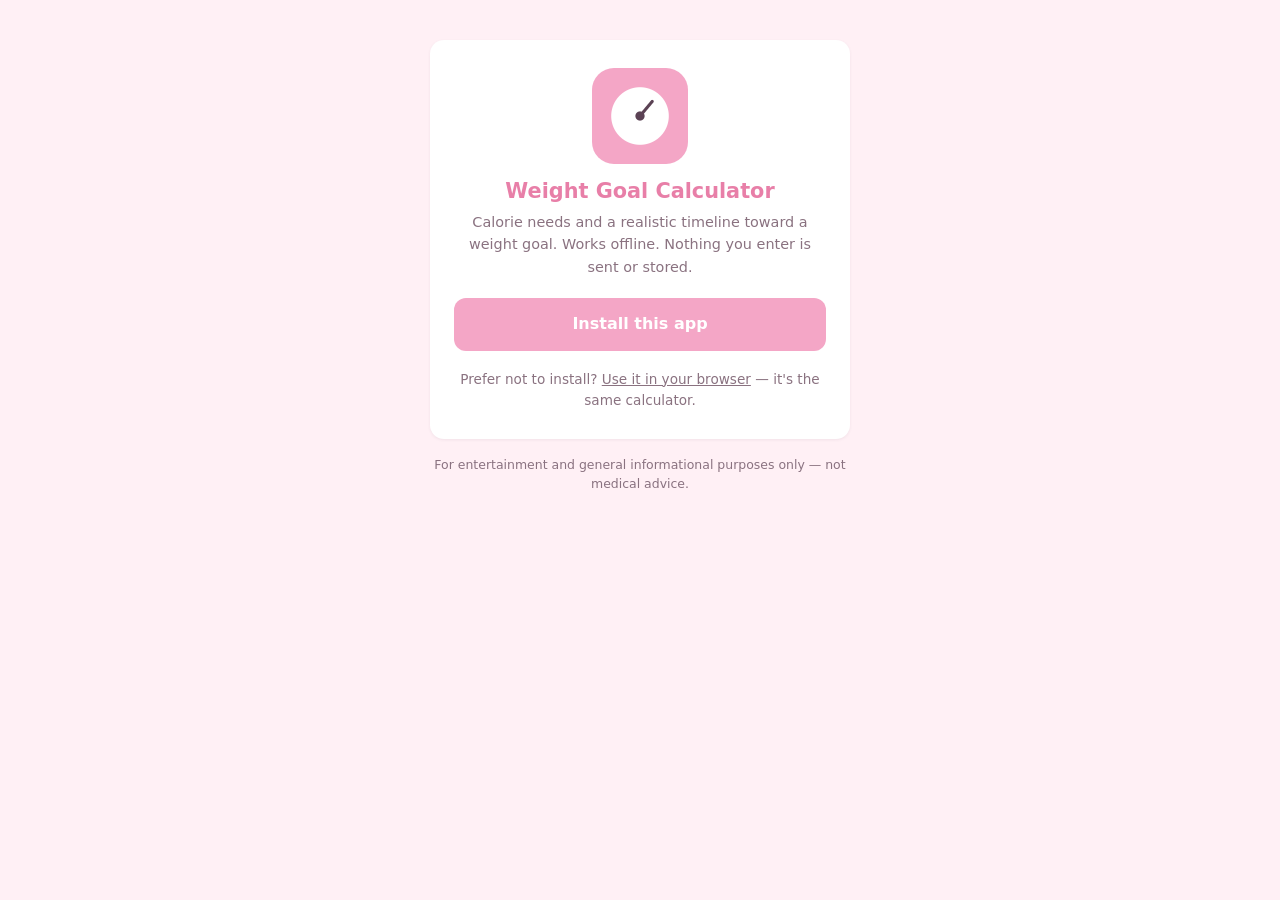
==== web/install.html @ a028731d "Add a dedicated install page; move the install card to the top web/install.html is a standalone page" ====
<!DOCTYPE html>
<html lang="en">
<head>
<meta charset="utf-8">
<meta name="viewport" content="width=device-width, initial-scale=1">
<title>Install — Weight Goal Calculator</title>
<meta name="description" content="Install the Weight Goal Calculator as an app: its own icon and window, works offline, nothing you enter is sent or stored.">
<meta name="theme-color" media="(prefers-color-scheme: light)" content="#fff0f5">
<meta name="theme-color" media="(prefers-color-scheme: dark)" content="#241b21">
<link rel="manifest" href="manifest.json">
<link rel="icon" type="image/png" sizes="192x192" href="icons/icon-192.png">
<link rel="apple-touch-icon" href="icons/apple-touch-icon.png">
<style>
  :root {
    --bg: #fff0f5;
    --card: #ffffff;
    --primary: #f4a6c6;
    --primary-dark: #e87fa8;
    --text: #5b4254;
    --muted: #8a7280;
    --focus: #c2185b;
  }
  @media (prefers-color-scheme: dark) {
    :root {
      --bg: #241b21;
      --card: #322730;
      --primary: #e87fa8;
      --primary-dark: #f4a6c6;
      --text: #f5e6ee;
      --muted: #bfa8b6;
      --focus: #ffa8c8;
    }
  }
  * { box-sizing: border-box; }
  body {
    margin: 0; padding: 40px 16px 56px;
    background: var(--bg); color: var(--text);
    font: 16px/1.55 Verdana, Geneva, "DejaVu Sans", sans-serif;
    display: flex; justify-content: center;
  }
  main { max-width: 420px; width: 100%; text-align: center; }
  .card {
    background: var(--card); border-radius: 14px;
    padding: 28px 24px;
    box-shadow: 0 1px 3px rgba(91,66,84,.08);
  }
  img.appicon {
    width: 96px; height: 96px; border-radius: 22px;
    display: block; margin: 0 auto 14px;
  }
  h1 { font-size: 1.3rem; line-height: 1.3; color: var(--primary-dark); margin: 0 0 6px; }
  p.tagline { margin: 0 0 20px; color: var(--muted); font-size: .9rem; }
  button.install {
    width: 100%; font: inherit; font-weight: 700; font-size: 1rem;
    background: var(--primary); color: #fff;
    border: 0; border-radius: 12px; padding: 14px;
    cursor: pointer;
  }
  button.install:hover { background: var(--primary-dark); }
  button.install:focus-visible { outline: 3px solid var(--focus); outline-offset: 2px; }
  #install-how { margin: 14px 0 0; font-size: .88rem; text-align: left; }
  p.alt { margin: 18px 0 0; font-size: .85rem; color: var(--muted); }
  p.alt a { color: inherit; }
  footer { margin-top: 16px; font-size: .78rem; color: var(--muted); }
</style>
</head>
<body>
<main>
  <div class="card">
    <img class="appicon" src="icons/icon-192.png" alt="" width="96" height="96">
    <h1>Weight Goal Calculator</h1>
    <p class="tagline">
      Calorie needs and a realistic timeline toward a weight goal.
      Works offline. Nothing you enter is sent or stored.
    </p>
    <button type="button" class="install" id="install-btn">Install this app</button>
    <p id="install-how" hidden></p>
    <p class="alt">
      Prefer not to install? <a href="index.html">Use it in your browser</a> —
      it's the same calculator.
    </p>
  </div>
  <footer>
    For entertainment and general informational purposes only —
    not medical advice.
  </footer>
</main>

<script src="install.js"></script>
<script>
// Registering here too lets someone who lands on this page first
// install without a detour: the manifest plus this scope-wide worker
// is what makes the browser consider the app installable.
if ("serviceWorker" in navigator &&
    (location.protocol === "https:" ||
     location.hostname === "localhost" ||
     location.hostname === "127.0.0.1")) {
  navigator.serviceWorker.register("sw.js").catch(function () {
    /* Best-effort enhancement; nothing to do if it is refused. */
  });
}
InstallUX.setup({
  card: null,  // this page's whole purpose is the button; never hide it
  button: document.getElementById("install-btn"),
  how: document.getElementById("install-how")
});
</script>
</body>
</html>
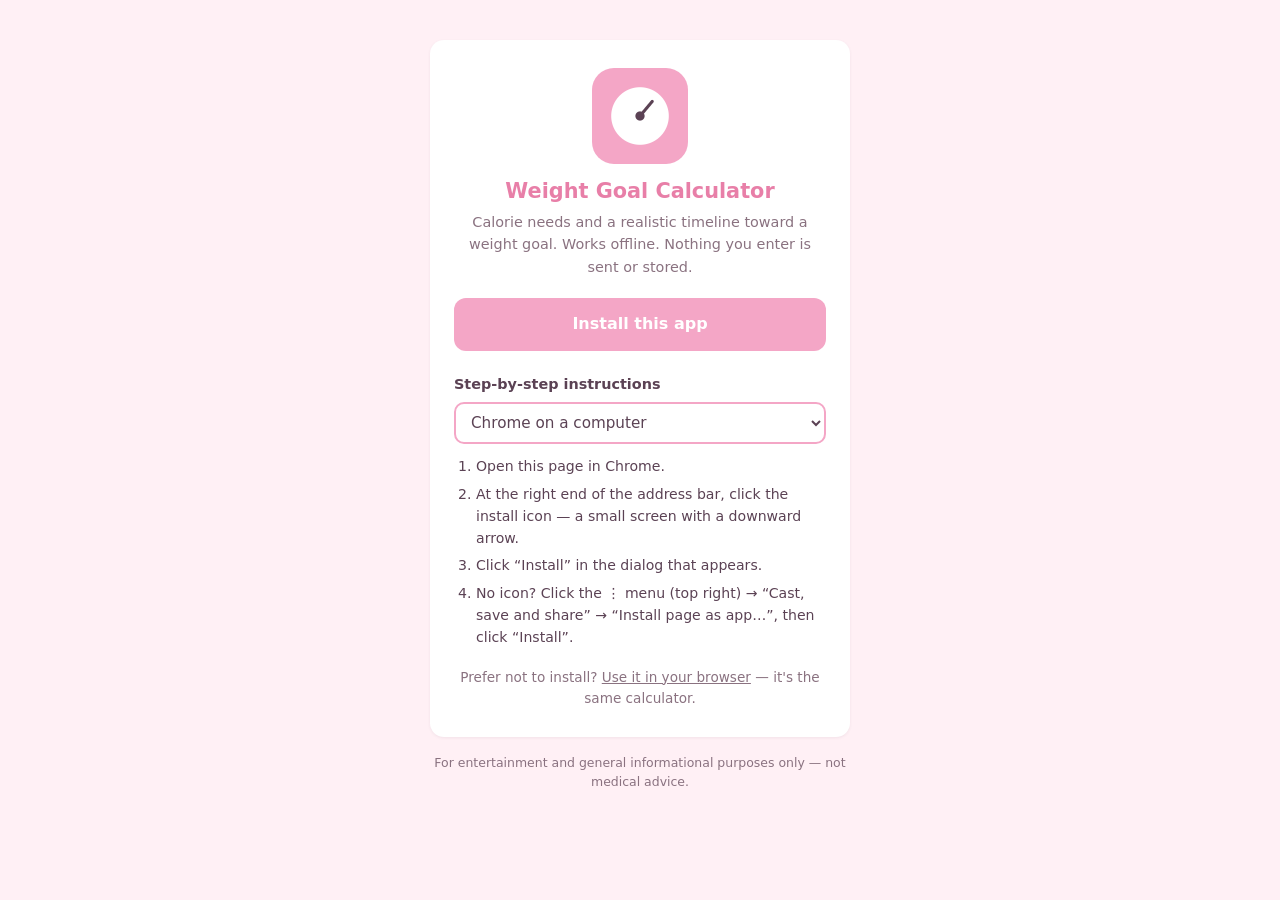
==== commit c5f0720b: "Add word-for-word install steps behind a platform dropdown install.html now carries a "Step-by-step " ====
--- a/web/install.html
+++ b/web/install.html
@@ -59,6 +59,19 @@
   button.install:hover { background: var(--primary-dark); }
   button.install:focus-visible { outline: 3px solid var(--focus); outline-offset: 2px; }
   #install-how { margin: 14px 0 0; font-size: .88rem; text-align: left; }
+  .steps { margin: 22px 0 0; text-align: left; }
+  .steps label {
+    display: block; font-weight: 700; font-size: .9rem; margin-bottom: 7px;
+  }
+  .steps select {
+    font: inherit; font-size: .95rem; width: 100%;
+    padding: 9px 11px; border: 2px solid var(--primary);
+    border-radius: 10px; background: var(--card); color: var(--text);
+  }
+  .steps select:focus-visible { outline: 3px solid var(--focus); outline-offset: 2px; }
+  #platform-steps { margin: 12px 0 0; padding-left: 22px; font-size: .88rem; }
+  #platform-steps li { margin-bottom: 6px; }
+  #platform-steps li:last-child { margin-bottom: 0; }
   p.alt { margin: 18px 0 0; font-size: .85rem; color: var(--muted); }
   p.alt a { color: inherit; }
   footer { margin-top: 16px; font-size: .78rem; color: var(--muted); }
@@ -75,6 +88,11 @@
     </p>
     <button type="button" class="install" id="install-btn">Install this app</button>
     <p id="install-how" hidden></p>
+    <div class="steps">
+      <label for="platform">Step-by-step instructions</label>
+      <select id="platform"></select>
+      <ol id="platform-steps"></ol>
+    </div>
     <p class="alt">
       Prefer not to install? <a href="index.html">Use it in your browser</a> —
       it's the same calculator.
@@ -104,6 +122,89 @@
   button: document.getElementById("install-btn"),
   how: document.getElementById("install-how")
 });
+
+// Word-for-word install steps per platform, behind a dropdown. The
+// quoted labels are the exact strings each browser shows; if a browser
+// update renames a menu item, fix it here.
+(function () {
+  "use strict";
+
+  var PLATFORMS = [
+    ["chrome", "Chrome on a computer", [
+      "Open this page in Chrome.",
+      "At the right end of the address bar, click the install icon — a small screen with a downward arrow.",
+      "Click “Install” in the dialog that appears.",
+      "No icon? Click the ⋮ menu (top right) → “Cast, save and share” → “Install page as app…”, then click “Install”."
+    ]],
+    ["edge", "Microsoft Edge on a computer", [
+      "Open this page in Microsoft Edge.",
+      "Click the ⋯ menu in the top-right corner.",
+      "Point to “Apps”, then click “Install this site as an app”.",
+      "Click “Install” in the dialog that appears."
+    ]],
+    ["android", "Android phone or tablet (Chrome)", [
+      "Open this page in Chrome.",
+      "Tap the ⋮ menu in the top-right corner.",
+      "Tap “Add to Home screen” (on some versions it says “Install app”).",
+      "Tap “Install”."
+    ]],
+    ["ios", "iPhone or iPad (Safari)", [
+      "Open this page in Safari.",
+      "Tap the Share button — the square with an arrow pointing up. On iPhone it is at the bottom of the screen; on iPad, at the top right.",
+      "Scroll down the share sheet and tap “Add to Home Screen”.",
+      "Tap “Add” in the top-right corner."
+    ]],
+    ["safari-mac", "Safari on a Mac", [
+      "Open this page in Safari.",
+      "In the menu bar at the top of the screen, click “File”, then “Add to Dock…”.",
+      "Click “Add”."
+    ]],
+    ["firefox", "Firefox on a computer", [
+      "Firefox on a computer cannot install web apps. Open this page in Chrome or Edge to install it — or keep using it right here in Firefox; the browser version is the same calculator."
+    ]]
+  ];
+
+  var select = document.getElementById("platform");
+  var list = document.getElementById("platform-steps");
+
+  PLATFORMS.forEach(function (p) {
+    var opt = document.createElement("option");
+    opt.value = p[0];
+    opt.textContent = p[1];
+    select.appendChild(opt);
+  });
+
+  function render() {
+    list.textContent = "";
+    for (var i = 0; i < PLATFORMS.length; i++) {
+      if (PLATFORMS[i][0] !== select.value) continue;
+      PLATFORMS[i][2].forEach(function (step) {
+        var li = document.createElement("li");
+        li.textContent = step;
+        list.appendChild(li);
+      });
+    }
+  }
+
+  // Preselect the visitor's own platform; the dropdown covers the rest.
+  function detect() {
+    var ua = navigator.userAgent;
+    if (/iPad|iPhone|iPod/.test(ua) ||
+        (navigator.platform === "MacIntel" && navigator.maxTouchPoints > 1)) {
+      return "ios";
+    }
+    if (/Android/.test(ua)) return "android";
+    if (/Firefox\//.test(ua)) return "firefox";
+    if (/Edg\//.test(ua)) return "edge";
+    // Desktop Safari: WebKit without the Chrome token.
+    if (/Safari\//.test(ua) && !/Chrome\//.test(ua)) return "safari-mac";
+    return "chrome";
+  }
+
+  select.value = detect();
+  select.addEventListener("change", render);
+  render();
+})();
 </script>
 </body>
 </html>
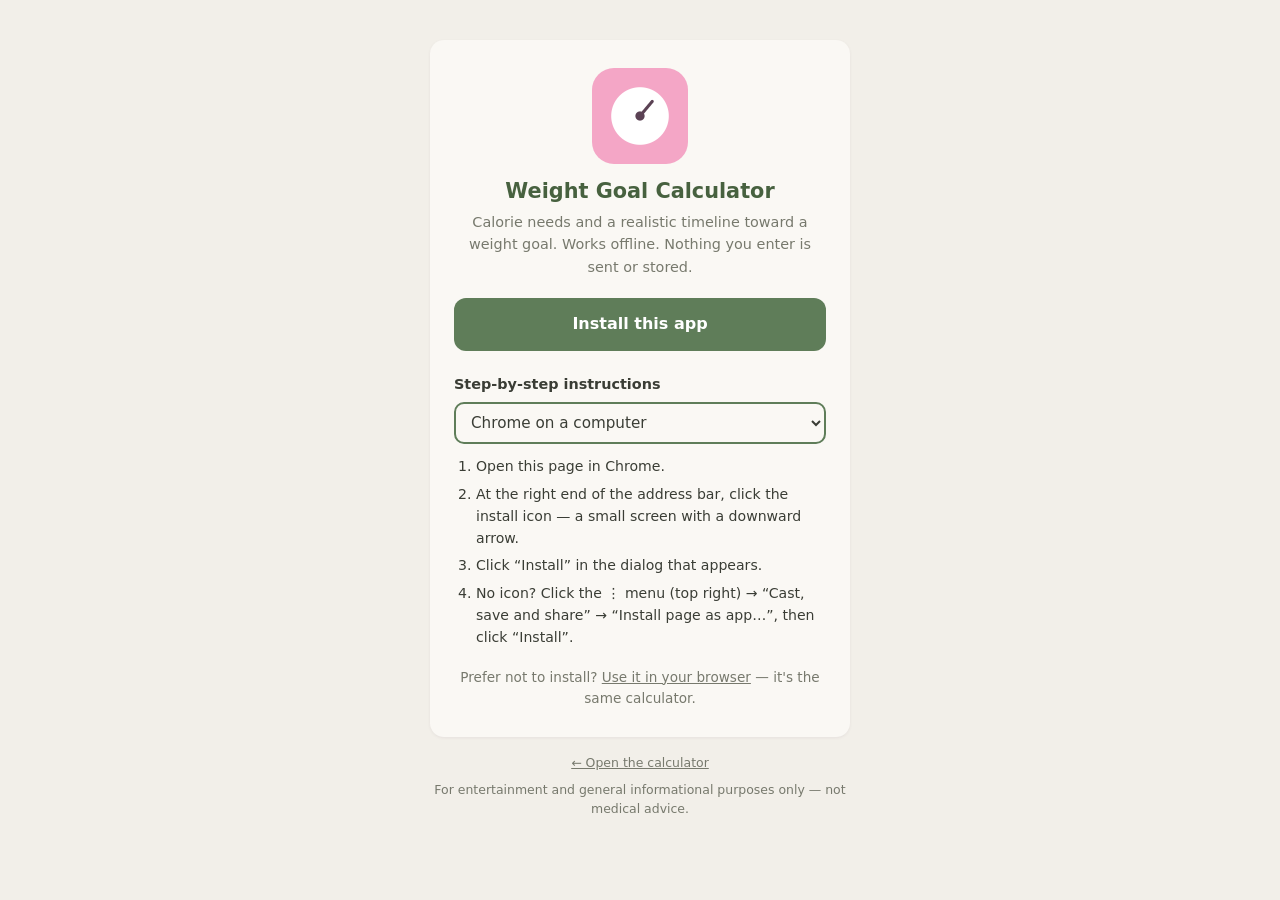
==== commit d7830867: "Redesign the page: three themes, footer navigation, warning at bottom Three selectable themes, chose" ====
--- a/web/install.html
+++ b/web/install.html
@@ -5,31 +5,63 @@
 <meta name="viewport" content="width=device-width, initial-scale=1">
 <title>Install — Weight Goal Calculator</title>
 <meta name="description" content="Install the Weight Goal Calculator as an app: its own icon and window, works offline, nothing you enter is sent or stored.">
-<meta name="theme-color" media="(prefers-color-scheme: light)" content="#fff0f5">
+<meta name="theme-color" media="(prefers-color-scheme: light)" content="#f2efe9">
 <meta name="theme-color" media="(prefers-color-scheme: dark)" content="#241b21">
 <link rel="manifest" href="manifest.json">
 <link rel="icon" type="image/png" sizes="192x192" href="icons/icon-192.png">
 <link rel="apple-touch-icon" href="icons/apple-touch-icon.png">
+<script>
+// Apply the theme chosen on the calculator page before first paint,
+// so navigating between the two pages doesn't flash palettes.
+(function () {
+  try {
+    var t = localStorage.getItem("wgc-theme");
+    if (t) document.documentElement.setAttribute("data-theme", t);
+  } catch (e) { /* storage may be blocked; the default palette is fine */ }
+})();
+</script>
 <style>
+  /* "Pink", the default: deep plum with pink accents. */
   :root {
-    --bg: #fff0f5;
-    --card: #ffffff;
-    --primary: #f4a6c6;
-    --primary-dark: #e87fa8;
-    --text: #5b4254;
-    --muted: #8a7280;
-    --focus: #c2185b;
-  }
-  @media (prefers-color-scheme: dark) {
-    :root {
-      --bg: #241b21;
-      --card: #322730;
-      --primary: #e87fa8;
-      --primary-dark: #f4a6c6;
-      --text: #f5e6ee;
-      --muted: #bfa8b6;
-      --focus: #ffa8c8;
+    --bg: #241b21;
+    --card: #322730;
+    --primary: #e87fa8;
+    --primary-dark: #f4a6c6;
+    --text: #f5e6ee;
+    --muted: #bfa8b6;
+    --focus: #ffa8c8;
+  }
+  /* Same three palettes as index.html: no saved choice follows the
+     system (Light on a light-preferring one), a data-theme attribute
+     written by the calculator's theme picker wins in both directions. */
+  @media (prefers-color-scheme: light) {
+    :root:not([data-theme]) {
+      --bg: #f2efe9;
+      --card: #faf8f4;
+      --primary: #5f7d59;
+      --primary-dark: #47613f;
+      --text: #3a3d35;
+      --muted: #77796d;
+      --focus: #3e5a38;
     }
+  }
+  :root[data-theme="dark"] {
+    --bg: #121212;
+    --card: #1e1e1e;
+    --primary: #3b82f6;
+    --primary-dark: #60a5fa;
+    --text: #e4e4e7;
+    --muted: #a1a1aa;
+    --focus: #93c5fd;
+  }
+  :root[data-theme="light"] {
+    --bg: #f2efe9;
+    --card: #faf8f4;
+    --primary: #5f7d59;
+    --primary-dark: #47613f;
+    --text: #3a3d35;
+    --muted: #77796d;
+    --focus: #3e5a38;
   }
   * { box-sizing: border-box; }
   body {
@@ -75,6 +107,7 @@
   p.alt { margin: 18px 0 0; font-size: .85rem; color: var(--muted); }
   p.alt a { color: inherit; }
   footer { margin-top: 16px; font-size: .78rem; color: var(--muted); }
+  footer a { color: inherit; }
 </style>
 </head>
 <body>
@@ -99,6 +132,9 @@
     </p>
   </div>
   <footer>
+    <nav aria-label="Pages" style="margin-bottom:8px">
+      <a href="index.html">← Open the calculator</a>
+    </nav>
     For entertainment and general informational purposes only —
     not medical advice.
   </footer>
@@ -154,6 +190,13 @@
       "Scroll down the share sheet and tap “Add to Home Screen”.",
       "Tap “Add” in the top-right corner."
     ]],
+    ["ios-chrome", "iPhone or iPad (Chrome)", [
+      "Open this page in Chrome.",
+      "Tap the Share button — the square with an arrow pointing up, at the right end of the address bar.",
+      "Scroll down the share sheet and tap “Add to Home Screen”.",
+      "Tap “Add” in the top-right corner.",
+      "This needs iOS 16.4 or newer. On older versions, open the page in Safari instead — the steps above under “iPhone or iPad (Safari)” apply."
+    ]],
     ["safari-mac", "Safari on a Mac", [
       "Open this page in Safari.",
       "In the menu bar at the top of the screen, click “File”, then “Add to Dock…”.",
@@ -191,7 +234,8 @@
     var ua = navigator.userAgent;
     if (/iPad|iPhone|iPod/.test(ua) ||
         (navigator.platform === "MacIntel" && navigator.maxTouchPoints > 1)) {
-      return "ios";
+      // Chrome on iOS identifies as CriOS, not Chrome.
+      return /CriOS\//.test(ua) ? "ios-chrome" : "ios";
     }
     if (/Android/.test(ua)) return "android";
     if (/Firefox\//.test(ua)) return "firefox";
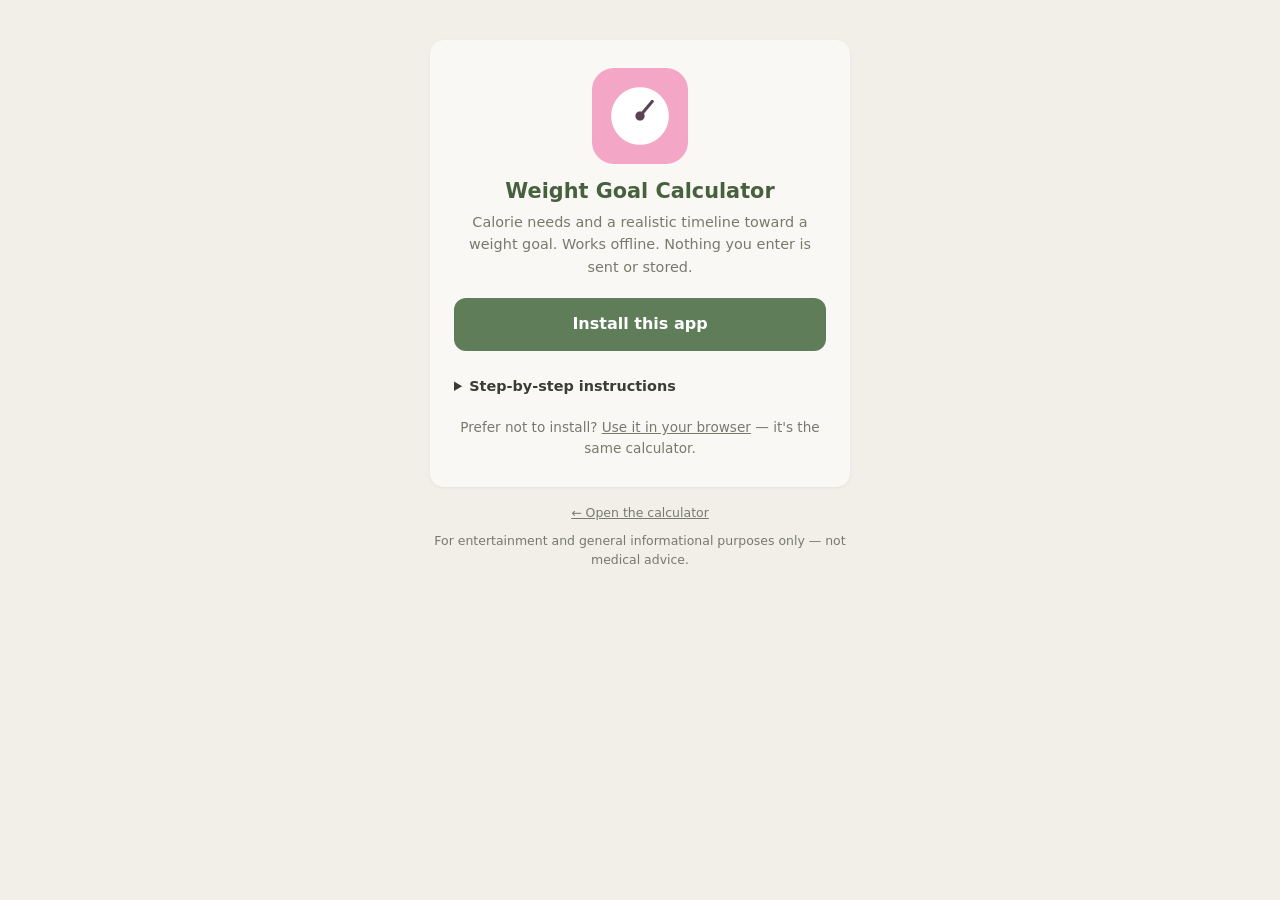
==== commit c222b47f: "Collapse the install steps; show the results card only after Calculate The install page's platform d" ====
--- a/web/install.html
+++ b/web/install.html
@@ -92,8 +92,17 @@
   button.install:focus-visible { outline: 3px solid var(--focus); outline-offset: 2px; }
   #install-how { margin: 14px 0 0; font-size: .88rem; text-align: left; }
   .steps { margin: 22px 0 0; text-align: left; }
+  .steps summary {
+    cursor: pointer; font-weight: 700; font-size: .9rem;
+    padding: 2px 0;
+  }
+  .steps summary:hover { color: var(--primary-dark); }
+  .steps summary:focus-visible {
+    outline: 3px solid var(--focus); outline-offset: 2px;
+  }
   .steps label {
-    display: block; font-weight: 700; font-size: .9rem; margin-bottom: 7px;
+    display: block; font-size: .8rem; color: var(--muted);
+    margin: 12px 0 6px;
   }
   .steps select {
     font: inherit; font-size: .95rem; width: 100%;
@@ -121,11 +130,12 @@
     </p>
     <button type="button" class="install" id="install-btn">Install this app</button>
     <p id="install-how" hidden></p>
-    <div class="steps">
-      <label for="platform">Step-by-step instructions</label>
+    <details class="steps">
+      <summary>Step-by-step instructions</summary>
+      <label for="platform">Your browser</label>
       <select id="platform"></select>
       <ol id="platform-steps"></ol>
-    </div>
+    </details>
     <p class="alt">
       Prefer not to install? <a href="index.html">Use it in your browser</a> —
       it's the same calculator.
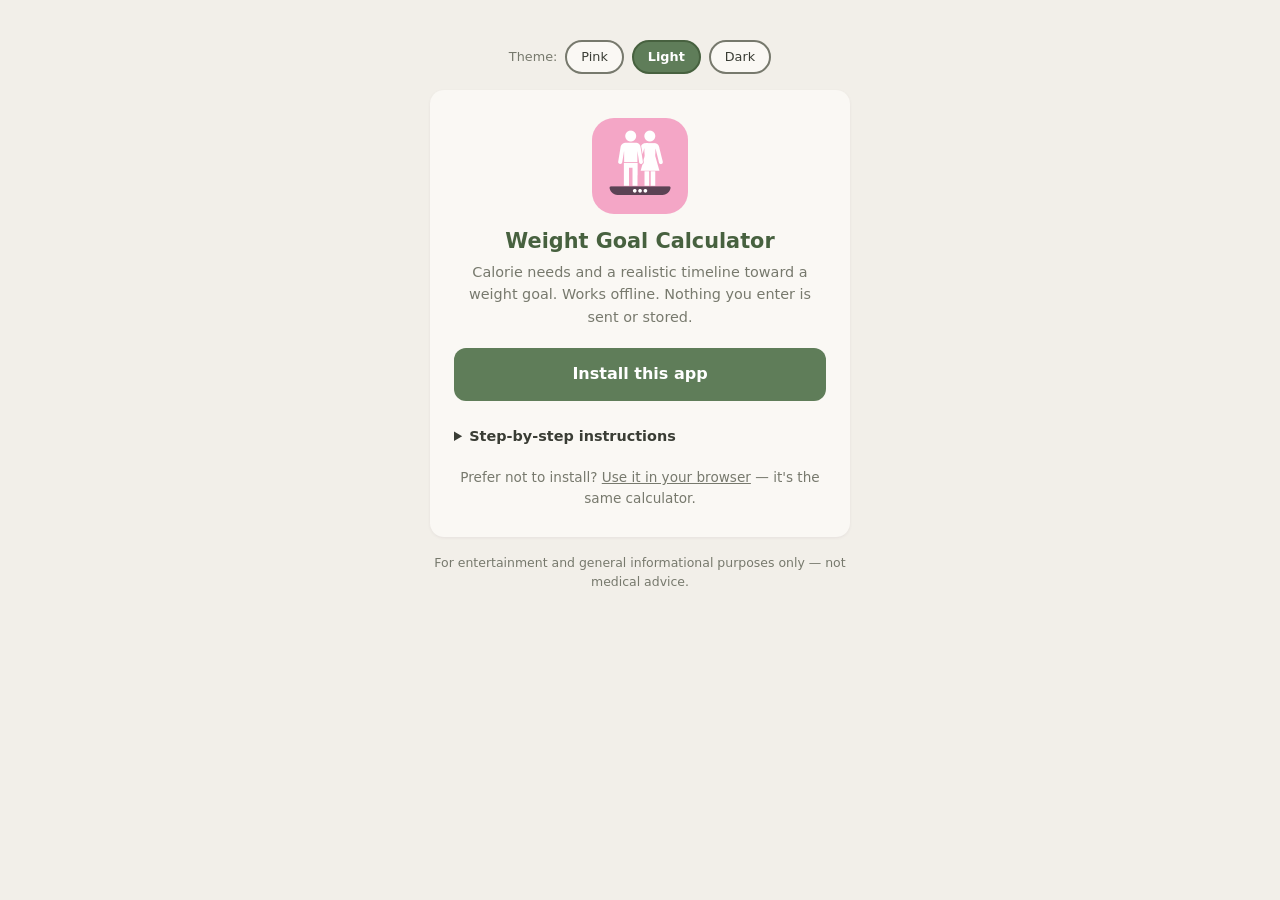
==== commit caf4b866: "Move the theme picker to the top of both pages, centered The Pink / Light / Dark chips move from the" ====
--- a/web/install.html
+++ b/web/install.html
@@ -117,10 +117,34 @@
   p.alt a { color: inherit; }
   footer { margin-top: 16px; font-size: .78rem; color: var(--muted); }
   footer a { color: inherit; }
+  .theme-row {
+    display: flex; gap: 8px; align-items: center; flex-wrap: wrap;
+    justify-content: center; margin: 0 0 16px;
+    font-size: .8rem; color: var(--muted);
+  }
+  .theme-row button {
+    font: inherit; font-size: .8rem; padding: 5px 14px;
+    border: 2px solid var(--muted); border-radius: 999px;
+    background: var(--card); color: var(--text); cursor: pointer;
+  }
+  .theme-row button[aria-pressed="true"] {
+    border-color: var(--primary-dark); background: var(--primary);
+    color: #fff; font-weight: 700;
+  }
+  .theme-row button:focus-visible {
+    outline: 3px solid var(--focus); outline-offset: 2px;
+  }
 </style>
 </head>
 <body>
 <main>
+  <div class="theme-row" role="group" aria-label="Theme">
+    <span>Theme:</span>
+    <button type="button" data-set-theme="pink" aria-pressed="false">Pink</button>
+    <button type="button" data-set-theme="light" aria-pressed="false">Light</button>
+    <button type="button" data-set-theme="dark" aria-pressed="false">Dark</button>
+  </div>
+
   <div class="card">
     <img class="appicon" src="icons/icon-192.png" alt="" width="96" height="96">
     <h1>Weight Goal Calculator</h1>
@@ -142,15 +166,13 @@
     </p>
   </div>
   <footer>
-    <nav aria-label="Pages" style="margin-bottom:8px">
-      <a href="index.html">← Open the calculator</a>
-    </nav>
     For entertainment and general informational purposes only —
     not medical advice.
   </footer>
 </main>
 
 <script src="install.js"></script>
+<script src="theme.js"></script>
 <script>
 // Registering here too lets someone who lands on this page first
 // install without a detour: the manifest plus this scope-wide worker
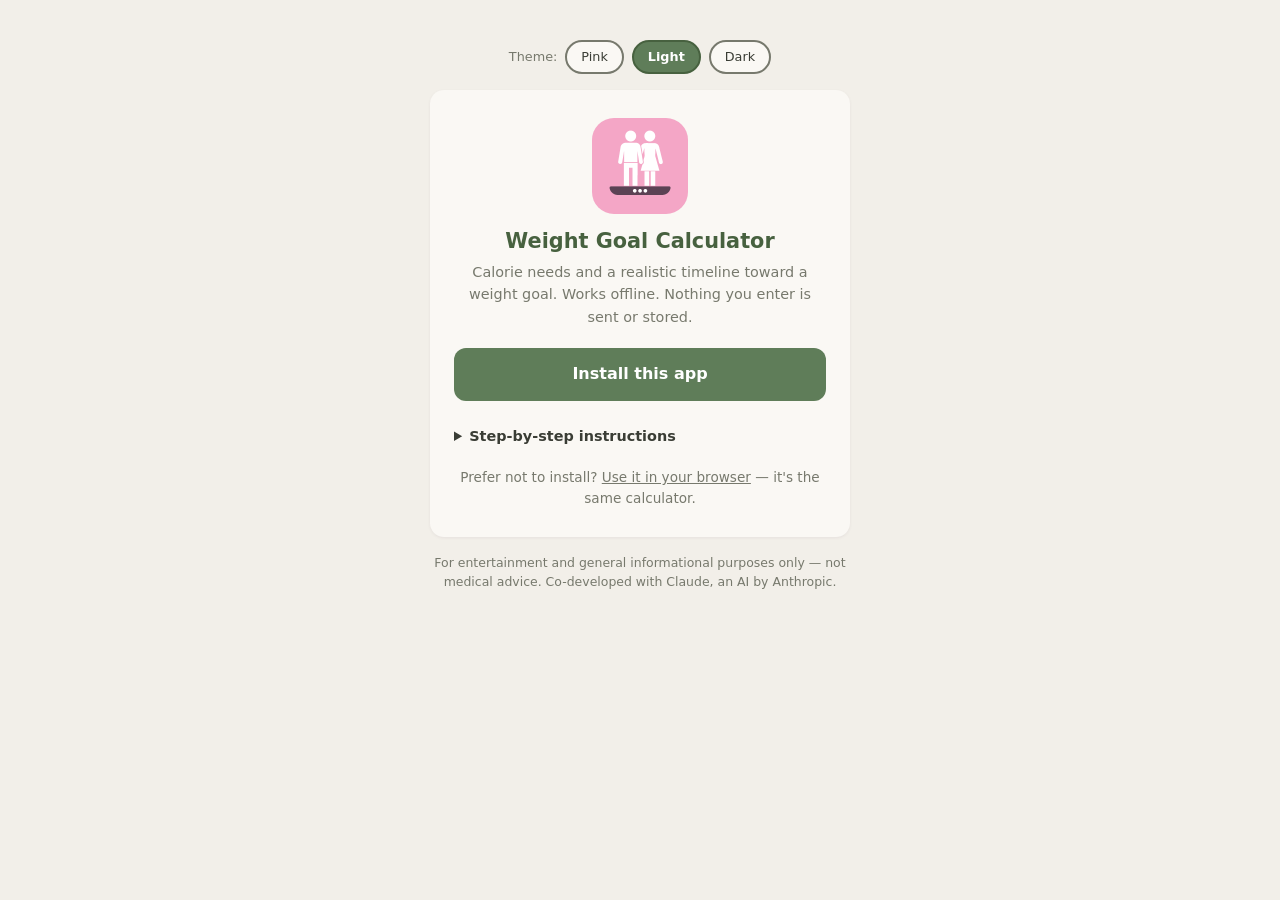
==== commit fcd064cd: "Note in both footers that the site was co-developed with AI One line in each page's footer, at the o" ====
--- a/web/install.html
+++ b/web/install.html
@@ -168,6 +168,7 @@
   <footer>
     For entertainment and general informational purposes only —
     not medical advice.
+    Co-developed with Claude, an AI by Anthropic.
   </footer>
 </main>
 
